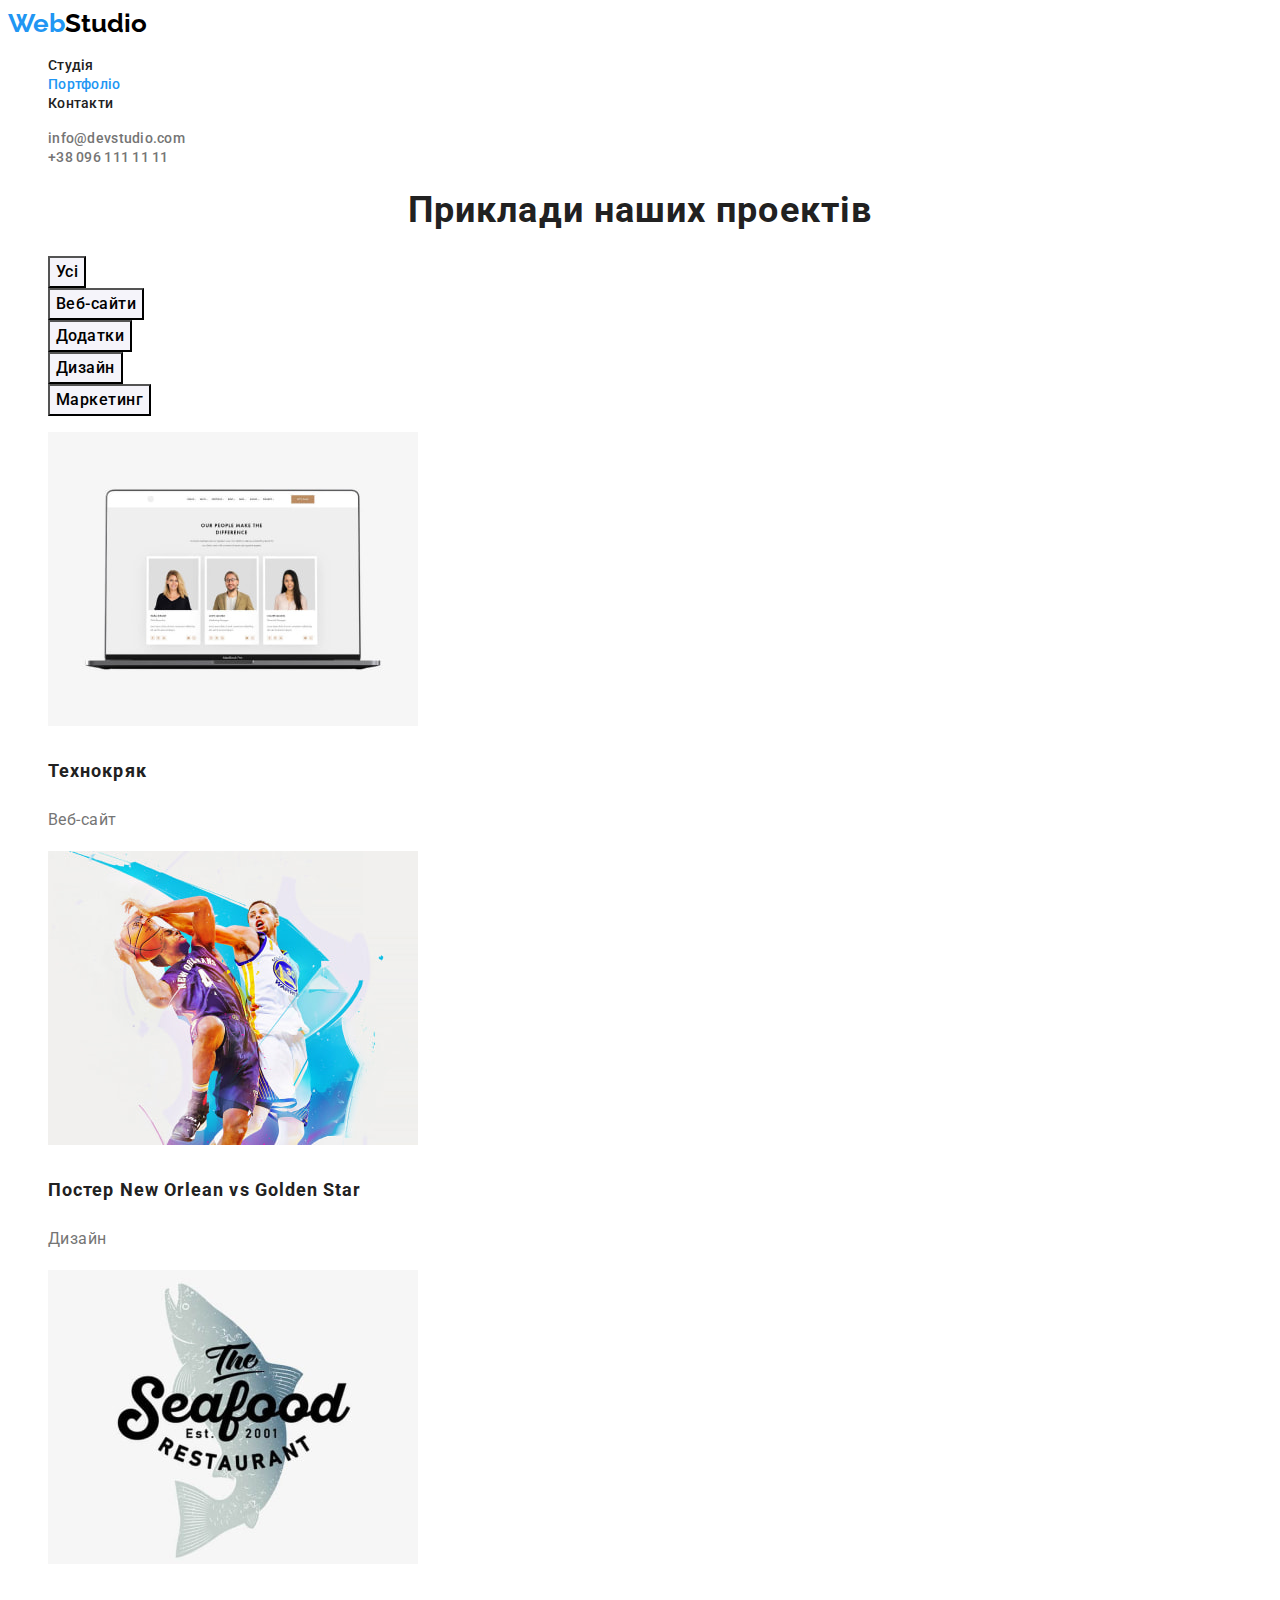
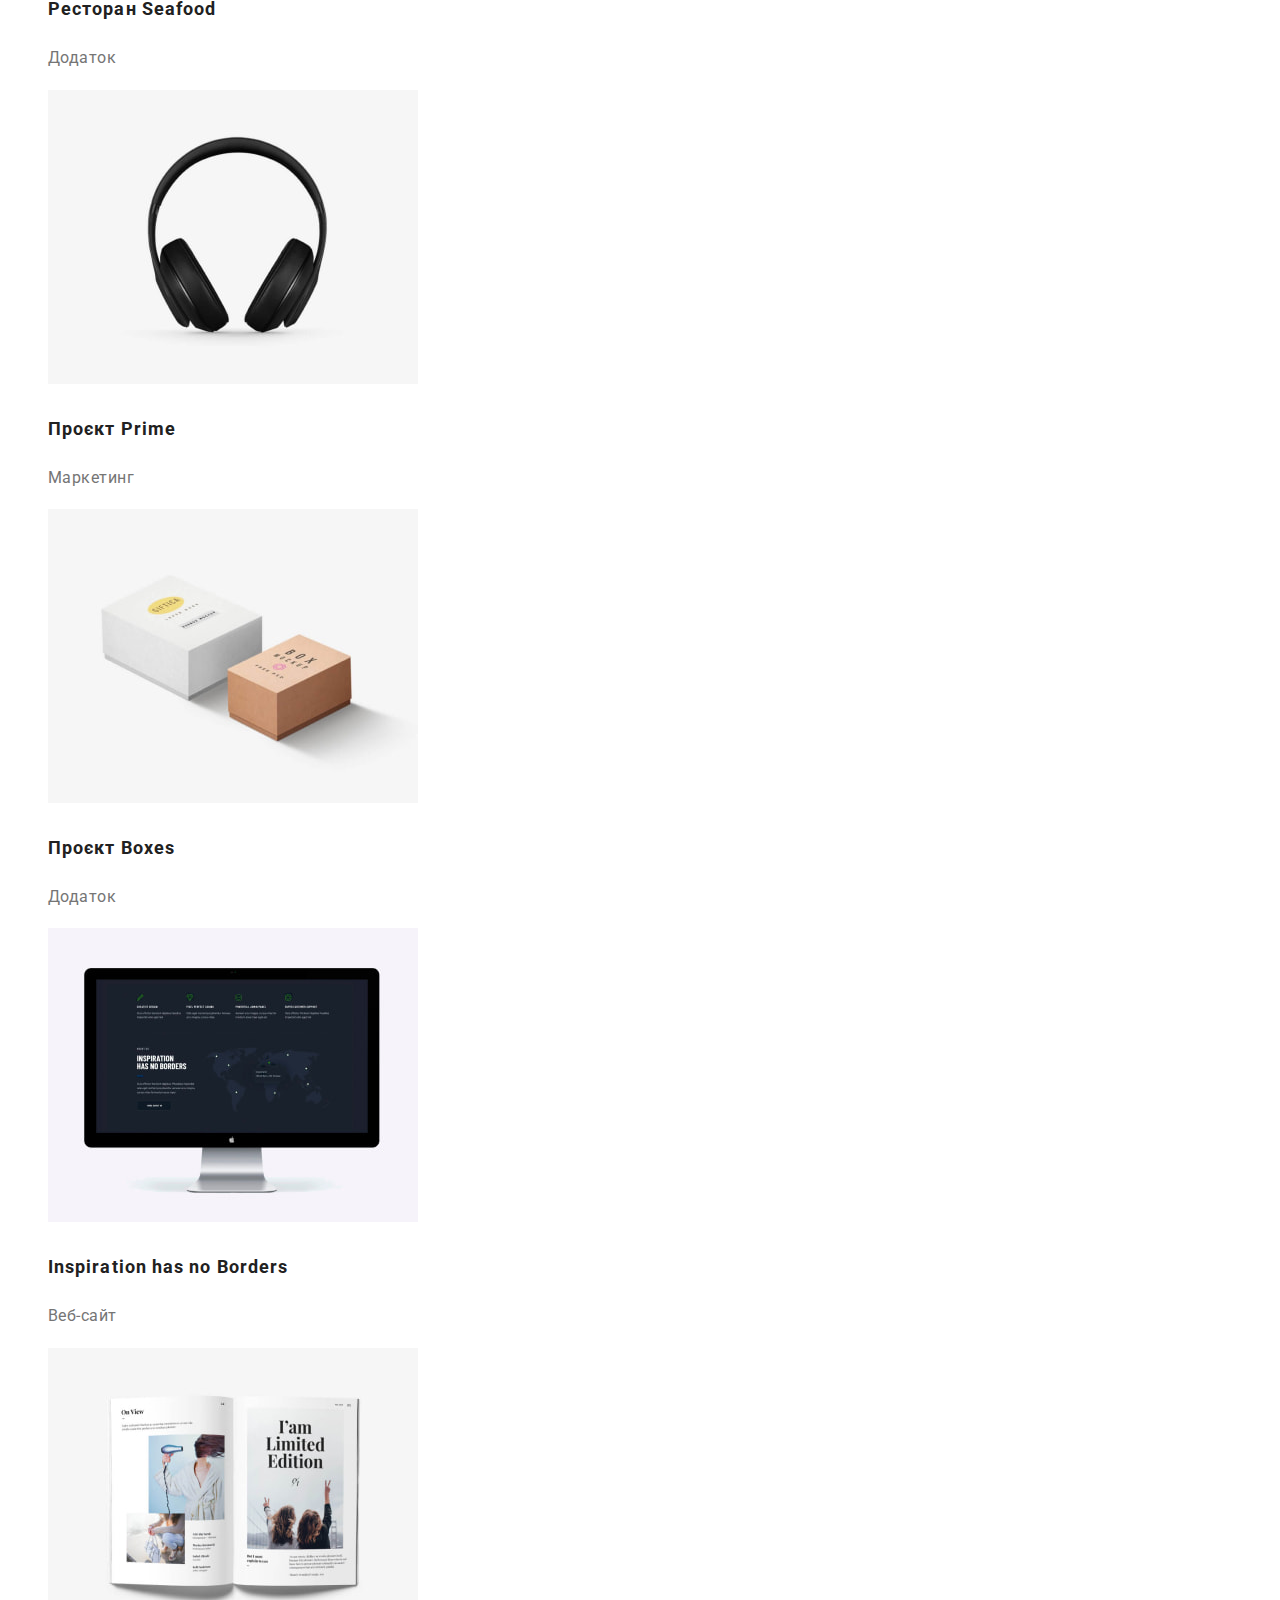
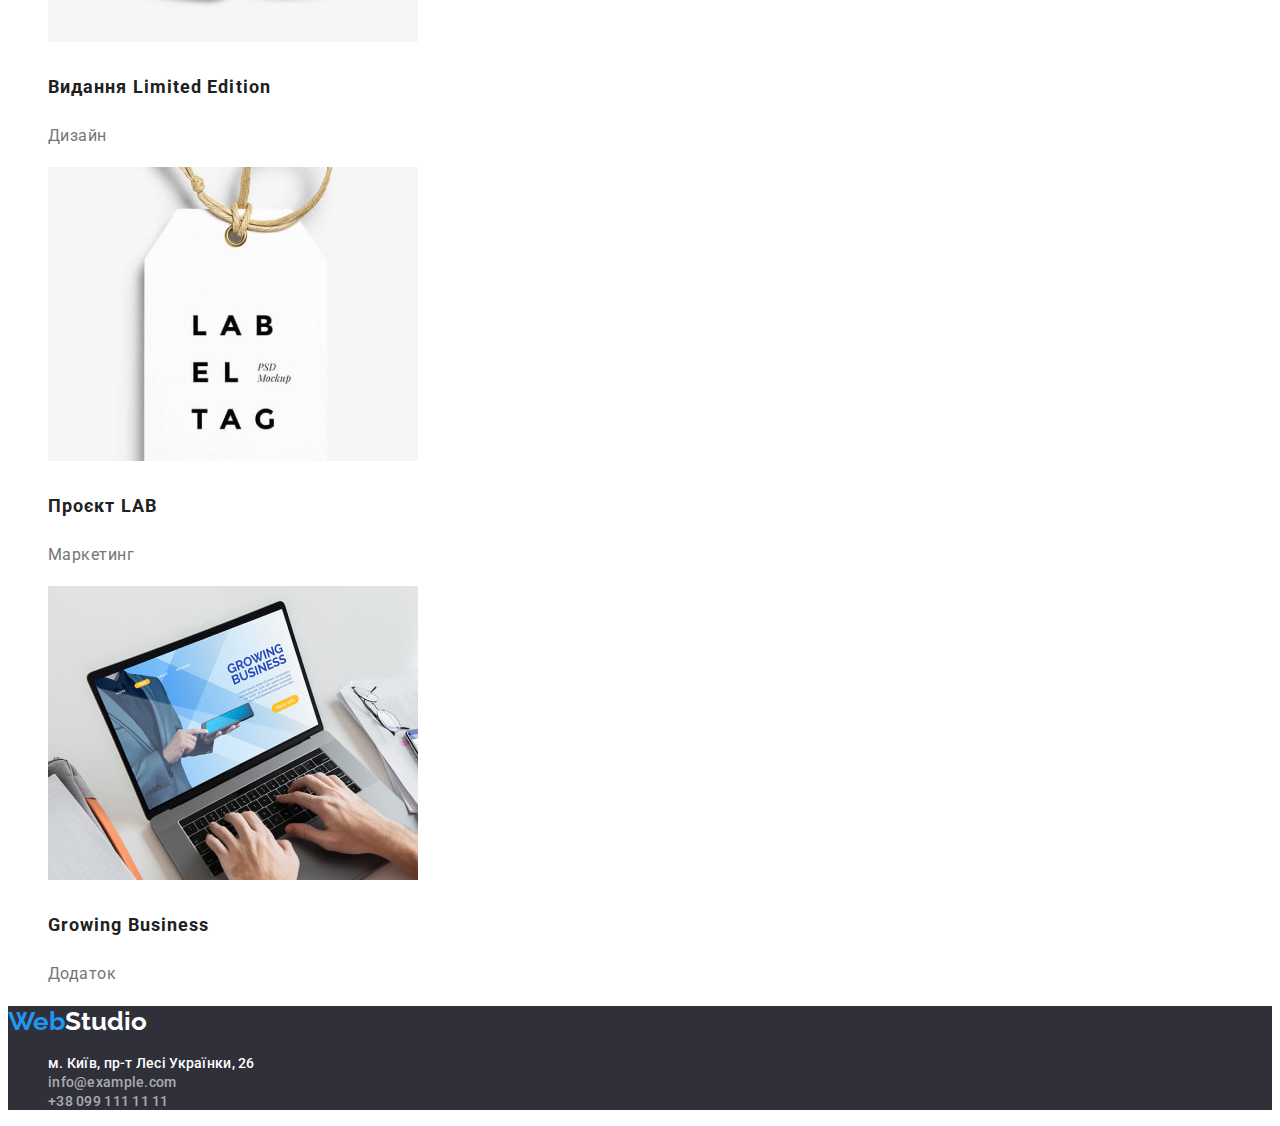
==== portfolio.html @ 5c640a8a "clone" ====
<!DOCTYPE html>
<html lang="uk">
  <head>
    <meta charset="UTF-8" />
    <meta http-equiv="X-UA-Compatible" content="IE=edge" />
    <meta name="viewport" content="width=device-width, initial-scale=1.0" />
    <title>Портфоліо</title>
    <link
      href="https://fonts.googleapis.com/css2?family=Raleway:wght@700&family=Roboto:wght@400;500;700;900&display=swap"
      rel="stylesheet"
    />
    <link rel="stylesheet" href="./css/style.css" />
  </head>
  <body>
    <!-- HEADER -->
    <header class="header">
      <nav class="header-nav">
        <!-- ЛОГО -->
        <a class="logo" href="./index.html"><span class="blue">Web</span>Studio</a>

        <!-- НАВІГАЦІЙНИЙ СПИСОК -->
        <ul class="nav-list">
          <li class="nav-item"><a class="nav-link" href="./index.html">Студія</a></li>
          <li class="nav-item">
            <a class="nav-link current" href="">Портфоліо</a>
          </li>
          <li class="nav-item"><a class="nav-link" href="">Контакти</a></li>
        </ul>
      </nav>

      <!-- ПОСИЛАННЯ АУТЕНТИФІКАЦІЇ -->
      <ul class="auth-list">
        <li class="auth-item">
          <a class="auth-link" href="mailto:info@devstudio.com">info@devstudio.com</a>
        </li>
        <li class="auth-item">
          <a class="auth-link" href="tel:+380961111111">+38 096 111 11 11</a>
        </li>
      </ul>
    </header>
    <!-- HEADER END -->
    <main>
      <section class="section">
        <!-- ФІЛЬТР -->
        <h1 class="section-title">Приклади наших проектів</h1>
        <ul class="filter-list">
          <li class="filter-item"><button class="filter-btn" type="button">Усі</button></li>
          <li class="filter-item"><button class="filter-btn" type="button">Веб-сайти</button></li>
          <li class="filter-item"><button class="filter-btn" type="button">Додатки</button></li>
          <li class="filter-item"><button class="filter-btn" type="button">Дизайн</button></li>
          <li class="filter-item"><button class="filter-btn" type="button">Маркетинг</button></li>
        </ul>

        <!-- PROJECTS -->
        <ul class="projects-list">
          <li class="projects-item">
            <a class="projects-link" href="">
              <img
                class="projects-img"
                src="./images/portfolio/laptop.jpg"
                alt="Ноутбук"
                width="370"
                height="294"
              />
              <h2 class="projects-title">Технокряк</h2>
              <p class="projects-text">Веб-сайт</p>
            </a>
          </li>
          <li class="projects-item">
            <a class="projects-link" href="">
              <img
                class="projects-img"
                src="./images/portfolio/basketball-players.jpg"
                alt="Постер баскетбольного матчу New Orlean проти Golden Star"
                width="370"
                height="294"
              />
              <h2 class="projects-title">Постер New Orlean vs Golden Star</h2>
              <p class="projects-text">Дизайн</p>
            </a>
          </li>
          <li class="projects-item">
            <a class="projects-link" href="">
              <img
                class="projects-img"
                src="./images/portfolio/seafood.jpg"
                alt="Логотип ресторану Seafood"
                width="370"
                height="294"
              />
              <h2 class="projects-title">Ресторан Seafood</h2>
              <p class="projects-text">Додаток</p>
            </a>
          </li>
          <li class="projects-item">
            <a class="projects-link" href="">
              <img
                class="projects-img"
                src="./images/portfolio/headphone.jpg"
                alt="Навушники"
                width="370"
                height="294"
              />
              <h2 class="projects-title">Проєкт Prime</h2>
              <p class="projects-text">Маркетинг</p>
            </a>
          </li>
          <li class="projects-item">
            <a class="projects-link" href="">
              <img
                class="projects-img"
                src="./images/portfolio/boxes.jpg"
                alt="Дві коробочки, одна поменьше коричневого кольору, друга побільше білого кольору"
                width="370"
                height="294"
              />
              <h2 class="projects-title">Проєкт Boxes</h2>
              <p class="projects-text">Додаток</p>
            </a>
          </li>
          <li class="projects-item">
            <a class="projects-link" href="">
              <img
                class="projects-img"
                src="./images/portfolio/monitor.jpg"
                alt="Монітор від Apple"
                width="370"
                height="294"
              />
              <h2 class="projects-title">Inspiration has no Borders</h2>
              <p class="projects-text">Веб-сайт</p>
            </a>
          </li>
          <li class="projects-item">
            <a class="projects-link" href="">
              <img
                class="projects-img"
                src="./images/portfolio/book.jpg"
                alt="Книга 'I`m Limited Edition'"
                width="370"
                height="294"
              />
              <h2 class="projects-title">Видання Limited Edition</h2>
              <p class="projects-text">Дизайн</p>
            </a>
          </li>
          <li class="projects-item">
            <a class="projects-link" href="">
              <img
                class="projects-img"
                src="./images/portfolio/tag.jpg"
                alt="Біла бірка з написом"
                width="370"
                height="294"
              />
              <h2 class="projects-title">Проєкт LAB</h2>
              <p class="projects-text">Маркетинг</p>
            </a>
          </li>
          <li class="projects-item">
            <a class="projects-link" href="">
              <img
                class="projects-img"
                src="./images/portfolio/writing-laptop.jpg"
                alt="Ноутбук, на якому друкують текст"
                width="370"
                height="294"
              />
              <h2 class="projects-title">Growing Business</h2>
              <p class="projects-text">Додаток</p>
            </a>
          </li>
        </ul>
      </section>
    </main>

    <!-- FOOTER -->
    <footer class="footer">
      <a class="logo color-white" href=""><span class="blue">Web</span>Studio</a>
      <address class="footer-address">
        <ul class="nav-list">
          <li class="nav-item">
            <a
              class="nav-link color-white"
              href="https://www.google.com.ua/maps/place/%D0%B1%D1%83%D0%BB.+%D0%9B%D0%B5%D1%81%D0%B8+%D0%A3%D0%BA%D1%80%D0%B0%D0%B8%D0%BD%D0%BA%D0%B8,+26,+%D0%9A%D0%B8%D0%B5%D0%B2,+02000/@50.4265847,30.537711,17.5z/data=!4m5!3m4!1s0x40d4cf0e033ecbe9:0x57a4dffefec77da0!8m2!3d50.4265807!4d30.5383858?hl=ru"
              >м. Київ, пр-т Лесі Українки, 26
            </a>
          </li>
          <li class="nav-item">
            <a class="nav-link color-rgba" href="mailto:info@example.com">info@example.com</a>
          </li>
          <li class="nav-item">
            <a class="nav-link color-rgba" href="tel:+380991111111">+38 099 111 11 11</a>
          </li>
        </ul>
      </address>
    </footer>
    <!-- FOOTER END-->
  </body>
</html>
---- css/style.css ----
:root {
  --main-color: #212121;
  --secondary-color: #757575;
  --active-color: #2196f3;
  --white-color: #ffffff;
  --link-color-rgba: rgba(255, 255, 255, 0.6);
  --bg-dark: #2f303a;
  --bg-light: #f5f4fa;
}
body {
  color: var(--main-color);
  font-family: 'Roboto', sans-serif;
}

/* INDEX.HTML */

/* HEADER */
.header {
}
.header-nav {
}
.logo {
  color: #000000;
  font-family: 'Raleway', sans-serif;

  font-weight: 700;
  font-size: 26px;
  line-height: 1.2;

  text-decoration: none;
}
.blue {
  color: var(--active-color);
}
.nav-list {
  list-style: none;
}
.nav-item {
}
.nav-link {
  font-weight: 500;
  font-size: 14px;
  line-height: 1.15;
  letter-spacing: 0.02em;

  color: var(--main-color);

  text-decoration: none;
}
.nav-list .nav-link.current {
  color: var(--active-color);
}
.nav-link:hover,
.nav-link:focus {
  color: var(--active-color);
}
.auth-list {
  list-style: none;
}
.auth-item {
}
.auth-link {
  font-weight: 500;
  font-size: 14px;
  line-height: 1.14;
  letter-spacing: 0.02em;

  color: var(--secondary-color);

  text-decoration: none;
}
.auth-link:hover,
.auth-link:focus {
  color: var(--active-color);
}

/* ГЕРОЙ */
.hero {
  background-color: var(--bg-dark);
}
.hero-title {
  font-weight: 900;
  font-size: 44px;
  line-height: 1.36;

  text-align: center;
  letter-spacing: 0.06em;
  text-transform: uppercase;

  color: var(--white-color);
}
.hero-button {
  font-family: inherit;
  font-weight: 700;
  font-size: 16px;
  line-height: 1.9;
  letter-spacing: 0.06em;

  color: var(--white-color);
  background-color: var(--active-color);

  cursor: pointer;
}

/* СИЛЬНІ СТОРОНИ */

/* яке повторюється */
.section {
}
.section-title {
  font-weight: 700;
  font-size: 36px;
  line-height: 1.16;
  text-align: center;
  letter-spacing: 0.03em;
}
/* ////яке повторюється */

.pros-list {
  list-style: none;
}
.pros-item {
}
.pros-title {
  font-weight: 700;
  font-size: 14px;
  line-height: 1.14;
  letter-spacing: 0.03em;
  text-transform: uppercase;
}
.pros-text {
  font-size: 14px;
  line-height: 1.71;

  letter-spacing: 0.03em;

  color: var(--secondary-color);
}

/* ЧИМ ЗАЙМАЄМОСЬ */
.work-list {
  list-style: none;
}
.work-item {
}
.work-img {
}

/* НАША КОМАНДА */
.bg-light {
  background-color: var(--bg-light);
}
.team-list {
  list-style: none;
}
.team-item {
}
.team-img {
}
.team-title {
  font-weight: 500;
  font-size: 16px;
  line-height: 1.18;
  letter-spacing: 0.03em;
}
.team-text {
  font-size: 16px;
  line-height: 1.18;
  letter-spacing: 0.03em;

  color: var(--secondary-color);
}

/* FOOTER */

.footer {
  background-color: var(--bg-dark);
}
.color-white {
  color: var(--white-color);
}
.color-rgba {
  color: var(--link-color-rgba);
}
.footer-address {
  font-style: normal;
}
/* END ///INDEX.HTML */

/* PORTFOLIO.HTML */

/* Фільтр */

.filter-list {
  list-style: none;
}
.filter-item {
}
.filter-btn {
  font-family: inherit;
  font-weight: 500;
  font-size: 16px;
  line-height: 1.62;

  background-color: var(--bg-light);

  text-align: center;
  letter-spacing: 0.03em;

  cursor: pointer;
}
.filter-btn:hover,
.filter-btn:focus {
  color: var(--white-color);
  background-color: var(--active-color);
}
/* Приклади проектів */
.projects-list {
  list-style: none;
}
.projects-item {
}
.projects-link {
  font-weight: 700;
  font-size: 18px;
  line-height: 2;

  letter-spacing: 0.06em;
  text-decoration: none;

  color: var(--main-color);
}
.projects-img {
}
.projects-title {
  font-weight: 700;
  font-size: 18px;
  line-height: 2;

  letter-spacing: 0.06em;
}
.projects-text {
  font-weight: 400;
  font-size: 16px;
  line-height: 1.9;

  letter-spacing: 0.03em;

  color: var(--secondary-color);
}
/* END //PORTFOLIO.HTML */
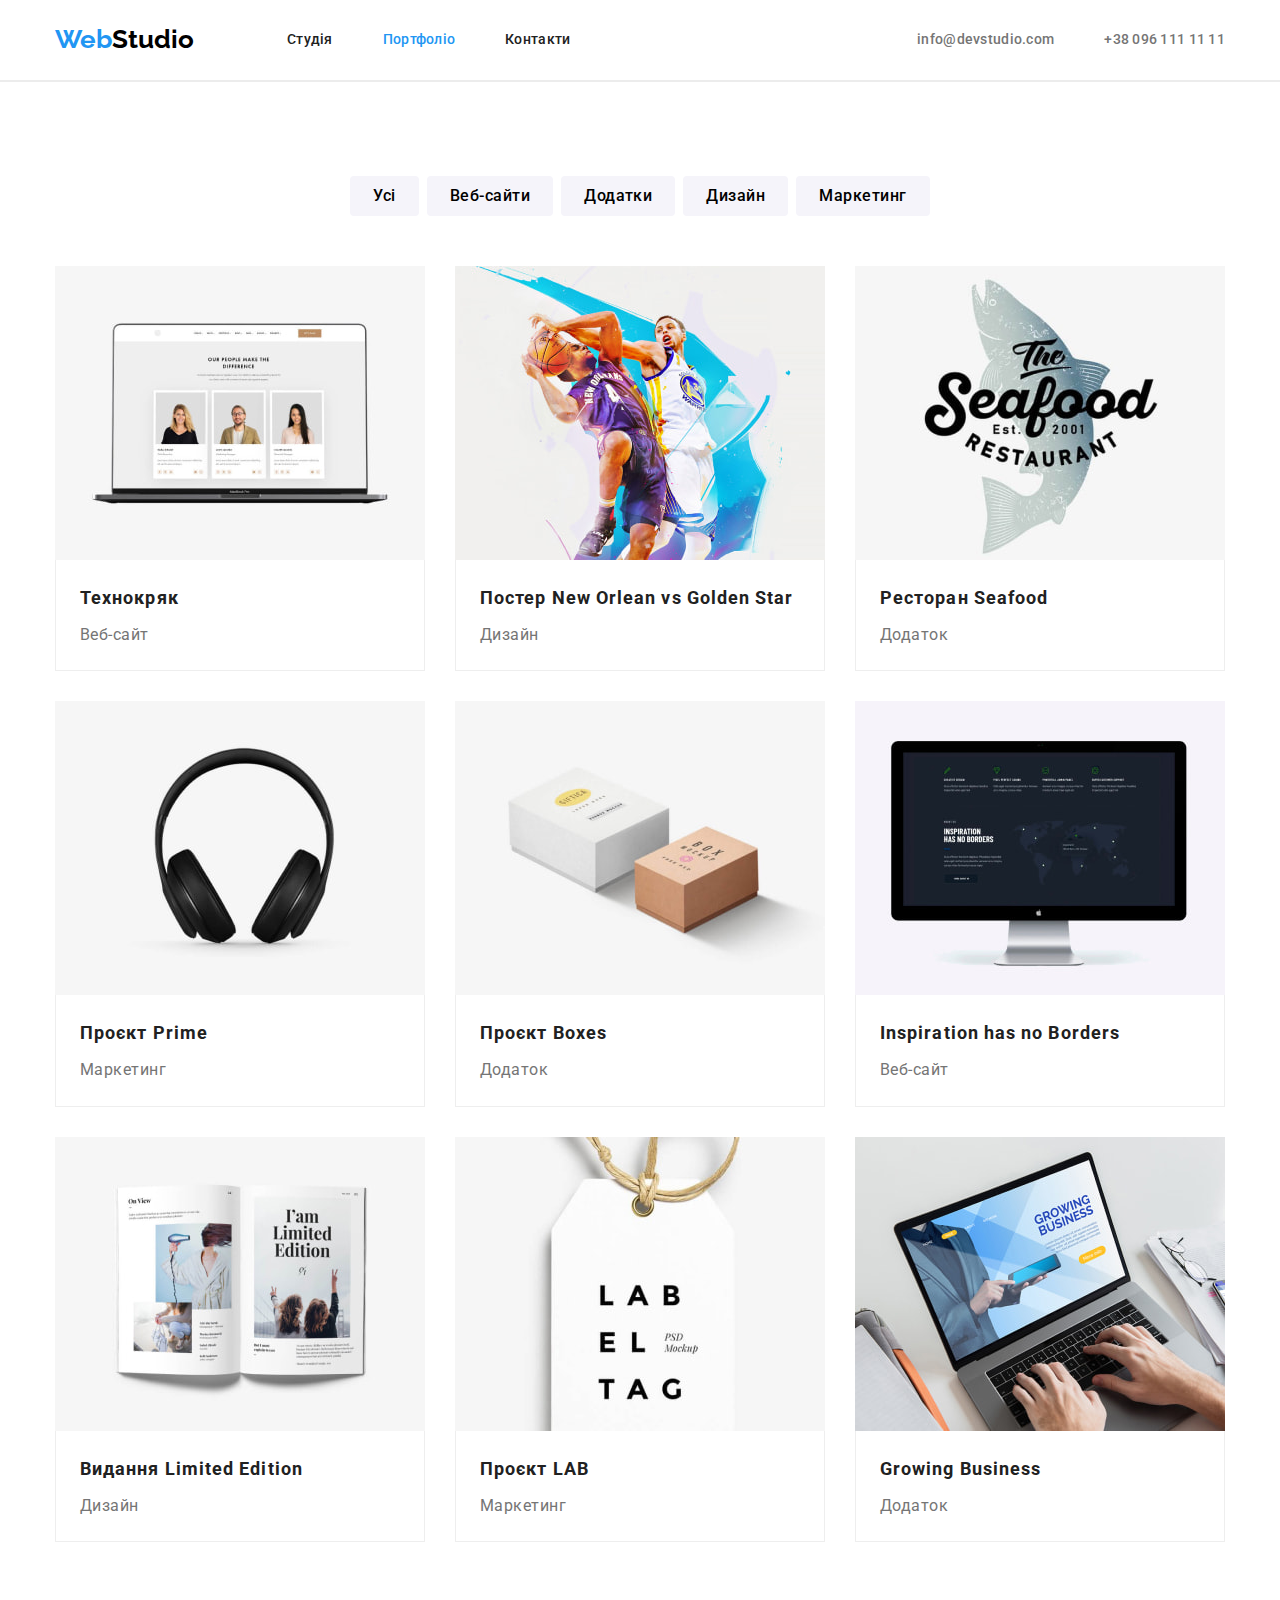
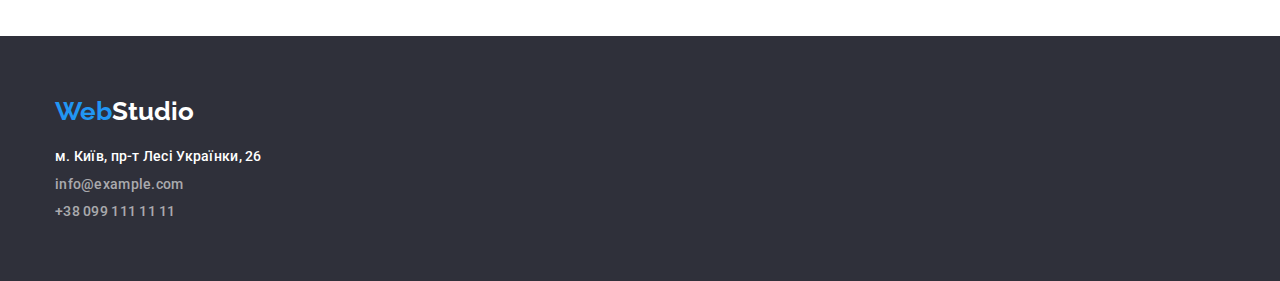
==== commit 6200326a: "starting hw 3" ====
--- a/portfolio.html
+++ b/portfolio.html
@@ -9,191 +9,223 @@
       href="https://fonts.googleapis.com/css2?family=Raleway:wght@700&family=Roboto:wght@400;500;700;900&display=swap"
       rel="stylesheet"
     />
+    <link
+      rel="stylesheet"
+      href="https://cdnjs.cloudflare.com/ajax/libs/modern-normalize/1.1.0/modern-normalize.min.css"
+    />
     <link rel="stylesheet" href="./css/style.css" />
   </head>
   <body>
     <!-- HEADER -->
     <header class="header">
-      <nav class="header-nav">
-        <!-- ЛОГО -->
-        <a class="logo" href="./index.html"><span class="blue">Web</span>Studio</a>
-
-        <!-- НАВІГАЦІЙНИЙ СПИСОК -->
-        <ul class="nav-list">
-          <li class="nav-item"><a class="nav-link" href="./index.html">Студія</a></li>
-          <li class="nav-item">
-            <a class="nav-link current" href="">Портфоліо</a>
-          </li>
-          <li class="nav-item"><a class="nav-link" href="">Контакти</a></li>
-        </ul>
-      </nav>
-
-      <!-- ПОСИЛАННЯ АУТЕНТИФІКАЦІЇ -->
-      <ul class="auth-list">
-        <li class="auth-item">
-          <a class="auth-link" href="mailto:info@devstudio.com">info@devstudio.com</a>
-        </li>
-        <li class="auth-item">
-          <a class="auth-link" href="tel:+380961111111">+38 096 111 11 11</a>
-        </li>
-      </ul>
+      <!-- КОНТЕЙНЕР -->
+      <div class="container">
+        <div class="header-flex">
+          <nav class="header-nav">
+            <!-- ЛОГО -->
+            <a class="logo" href="./index.html"><span class="blue">Web</span>Studio</a>
+
+            <!-- НАВІГАЦІЙНИЙ СПИСОК -->
+            <ul class="nav-list">
+              <li class="nav-item"><a class="nav-link" href="./index.html">Студія</a></li>
+              <li class="nav-item">
+                <a class="nav-link current" href="">Портфоліо</a>
+              </li>
+              <li class="nav-item"><a class="nav-link" href="">Контакти</a></li>
+            </ul>
+          </nav>
+
+          <!-- ПОСИЛАННЯ АУТЕНТИФІКАЦІЇ -->
+          <ul class="auth-list">
+            <li class="auth-item">
+              <a class="auth-link" href="mailto:info@devstudio.com">info@devstudio.com</a>
+            </li>
+            <li class="auth-item">
+              <a class="auth-link" href="tel:+380961111111">+38 096 111 11 11</a>
+            </li>
+          </ul>
+        </div>
+      </div>
+      <div class="header-line"></div>
     </header>
     <!-- HEADER END -->
     <main>
       <section class="section">
-        <!-- ФІЛЬТР -->
-        <h1 class="section-title">Приклади наших проектів</h1>
-        <ul class="filter-list">
-          <li class="filter-item"><button class="filter-btn" type="button">Усі</button></li>
-          <li class="filter-item"><button class="filter-btn" type="button">Веб-сайти</button></li>
-          <li class="filter-item"><button class="filter-btn" type="button">Додатки</button></li>
-          <li class="filter-item"><button class="filter-btn" type="button">Дизайн</button></li>
-          <li class="filter-item"><button class="filter-btn" type="button">Маркетинг</button></li>
-        </ul>
-
-        <!-- PROJECTS -->
-        <ul class="projects-list">
-          <li class="projects-item">
-            <a class="projects-link" href="">
-              <img
-                class="projects-img"
-                src="./images/portfolio/laptop.jpg"
-                alt="Ноутбук"
-                width="370"
-                height="294"
-              />
-              <h2 class="projects-title">Технокряк</h2>
-              <p class="projects-text">Веб-сайт</p>
-            </a>
-          </li>
-          <li class="projects-item">
-            <a class="projects-link" href="">
-              <img
-                class="projects-img"
-                src="./images/portfolio/basketball-players.jpg"
-                alt="Постер баскетбольного матчу New Orlean проти Golden Star"
-                width="370"
-                height="294"
-              />
-              <h2 class="projects-title">Постер New Orlean vs Golden Star</h2>
-              <p class="projects-text">Дизайн</p>
-            </a>
-          </li>
-          <li class="projects-item">
-            <a class="projects-link" href="">
-              <img
-                class="projects-img"
-                src="./images/portfolio/seafood.jpg"
-                alt="Логотип ресторану Seafood"
-                width="370"
-                height="294"
-              />
-              <h2 class="projects-title">Ресторан Seafood</h2>
-              <p class="projects-text">Додаток</p>
-            </a>
-          </li>
-          <li class="projects-item">
-            <a class="projects-link" href="">
-              <img
-                class="projects-img"
-                src="./images/portfolio/headphone.jpg"
-                alt="Навушники"
-                width="370"
-                height="294"
-              />
-              <h2 class="projects-title">Проєкт Prime</h2>
-              <p class="projects-text">Маркетинг</p>
-            </a>
-          </li>
-          <li class="projects-item">
-            <a class="projects-link" href="">
-              <img
-                class="projects-img"
-                src="./images/portfolio/boxes.jpg"
-                alt="Дві коробочки, одна поменьше коричневого кольору, друга побільше білого кольору"
-                width="370"
-                height="294"
-              />
-              <h2 class="projects-title">Проєкт Boxes</h2>
-              <p class="projects-text">Додаток</p>
-            </a>
-          </li>
-          <li class="projects-item">
-            <a class="projects-link" href="">
-              <img
-                class="projects-img"
-                src="./images/portfolio/monitor.jpg"
-                alt="Монітор від Apple"
-                width="370"
-                height="294"
-              />
-              <h2 class="projects-title">Inspiration has no Borders</h2>
-              <p class="projects-text">Веб-сайт</p>
-            </a>
-          </li>
-          <li class="projects-item">
-            <a class="projects-link" href="">
-              <img
-                class="projects-img"
-                src="./images/portfolio/book.jpg"
-                alt="Книга 'I`m Limited Edition'"
-                width="370"
-                height="294"
-              />
-              <h2 class="projects-title">Видання Limited Edition</h2>
-              <p class="projects-text">Дизайн</p>
-            </a>
-          </li>
-          <li class="projects-item">
-            <a class="projects-link" href="">
-              <img
-                class="projects-img"
-                src="./images/portfolio/tag.jpg"
-                alt="Біла бірка з написом"
-                width="370"
-                height="294"
-              />
-              <h2 class="projects-title">Проєкт LAB</h2>
-              <p class="projects-text">Маркетинг</p>
-            </a>
-          </li>
-          <li class="projects-item">
-            <a class="projects-link" href="">
-              <img
-                class="projects-img"
-                src="./images/portfolio/writing-laptop.jpg"
-                alt="Ноутбук, на якому друкують текст"
-                width="370"
-                height="294"
-              />
-              <h2 class="projects-title">Growing Business</h2>
-              <p class="projects-text">Додаток</p>
-            </a>
-          </li>
-        </ul>
+        <div class="container">
+          <!-- ФІЛЬТР -->
+          <h1 class="section-title visually-hidden">Приклади наших проектів</h1>
+          <ul class="filter-list">
+            <li class="filter-item"><button class="filter-btn" type="button">Усі</button></li>
+            <li class="filter-item"><button class="filter-btn" type="button">Веб-сайти</button></li>
+            <li class="filter-item"><button class="filter-btn" type="button">Додатки</button></li>
+            <li class="filter-item"><button class="filter-btn" type="button">Дизайн</button></li>
+            <li class="filter-item"><button class="filter-btn" type="button">Маркетинг</button></li>
+          </ul>
+
+          <!-- PROJECTS -->
+          <ul class="projects-list">
+            <li class="projects-item">
+              <a class="projects-link" href="">
+                <img
+                  class="projects-img"
+                  src="./images/portfolio/laptop.jpg"
+                  alt="Ноутбук"
+                  width="370"
+                  height="294"
+                />
+                <div class="projects-border">
+                  <h2 class="projects-title">Технокряк</h2>
+                  <p class="projects-text">Веб-сайт</p>
+                </div>
+              </a>
+            </li>
+            <li class="projects-item">
+              <a class="projects-link" href="">
+                <img
+                  class="projects-img"
+                  src="./images/portfolio/basketball-players.jpg"
+                  alt="Постер баскетбольного матчу New Orlean проти Golden Star"
+                  width="370"
+                  height="294"
+                />
+                <div class="projects-border">
+                  <h2 class="projects-title">Постер New Orlean vs Golden Star</h2>
+                  <p class="projects-text">Дизайн</p>
+                </div>
+              </a>
+            </li>
+            <li class="projects-item">
+              <a class="projects-link" href="">
+                <img
+                  class="projects-img"
+                  src="./images/portfolio/seafood.jpg"
+                  alt="Логотип ресторану Seafood"
+                  width="370"
+                  height="294"
+                />
+                <div class="projects-border">
+                  <h2 class="projects-title">Ресторан Seafood</h2>
+                  <p class="projects-text">Додаток</p>
+                </div>
+              </a>
+            </li>
+            <li class="projects-item">
+              <a class="projects-link" href="">
+                <img
+                  class="projects-img"
+                  src="./images/portfolio/headphone.jpg"
+                  alt="Навушники"
+                  width="370"
+                  height="294"
+                />
+                <div class="projects-border">
+                  <h2 class="projects-title">Проєкт Prime</h2>
+                  <p class="projects-text">Маркетинг</p>
+                </div>
+              </a>
+            </li>
+            <li class="projects-item">
+              <a class="projects-link" href="">
+                <img
+                  class="projects-img"
+                  src="./images/portfolio/boxes.jpg"
+                  alt="Дві коробочки, одна поменьше коричневого кольору, друга побільше білого кольору"
+                  width="370"
+                  height="294"
+                />
+                <div class="projects-border">
+                  <h2 class="projects-title">Проєкт Boxes</h2>
+                  <p class="projects-text">Додаток</p>
+                </div>
+              </a>
+            </li>
+            <li class="projects-item">
+              <a class="projects-link" href="">
+                <img
+                  class="projects-img"
+                  src="./images/portfolio/monitor.jpg"
+                  alt="Монітор від Apple"
+                  width="370"
+                  height="294"
+                />
+                <div class="projects-border">
+                  <h2 class="projects-title">Inspiration has no Borders</h2>
+                  <p class="projects-text">Веб-сайт</p>
+                </div>
+              </a>
+            </li>
+            <li class="projects-item">
+              <a class="projects-link" href="">
+                <img
+                  class="projects-img"
+                  src="./images/portfolio/book.jpg"
+                  alt="Книга 'I`m Limited Edition'"
+                  width="370"
+                  height="294"
+                />
+                <div class="projects-border">
+                  <h2 class="projects-title">Видання Limited Edition</h2>
+                  <p class="projects-text">Дизайн</p>
+                </div>
+              </a>
+            </li>
+            <li class="projects-item">
+              <a class="projects-link" href="">
+                <img
+                  class="projects-img"
+                  src="./images/portfolio/tag.jpg"
+                  alt="Біла бірка з написом"
+                  width="370"
+                  height="294"
+                />
+                <div class="projects-border">
+                  <h2 class="projects-title">Проєкт LAB</h2>
+                  <p class="projects-text">Маркетинг</p>
+                </div>
+              </a>
+            </li>
+            <li class="projects-item">
+              <a class="projects-link" href="">
+                <img
+                  class="projects-img"
+                  src="./images/portfolio/writing-laptop.jpg"
+                  alt="Ноутбук, на якому друкують текст"
+                  width="370"
+                  height="294"
+                />
+                <div class="projects-border">
+                  <h2 class="projects-title">Growing Business</h2>
+                  <p class="projects-text">Додаток</p>
+                </div>
+              </a>
+            </li>
+          </ul>
+        </div>
       </section>
     </main>
 
     <!-- FOOTER -->
     <footer class="footer">
-      <a class="logo color-white" href=""><span class="blue">Web</span>Studio</a>
-      <address class="footer-address">
-        <ul class="nav-list">
-          <li class="nav-item">
-            <a
-              class="nav-link color-white"
-              href="https://www.google.com.ua/maps/place/%D0%B1%D1%83%D0%BB.+%D0%9B%D0%B5%D1%81%D0%B8+%D0%A3%D0%BA%D1%80%D0%B0%D0%B8%D0%BD%D0%BA%D0%B8,+26,+%D0%9A%D0%B8%D0%B5%D0%B2,+02000/@50.4265847,30.537711,17.5z/data=!4m5!3m4!1s0x40d4cf0e033ecbe9:0x57a4dffefec77da0!8m2!3d50.4265807!4d30.5383858?hl=ru"
-              >м. Київ, пр-т Лесі Українки, 26
-            </a>
-          </li>
-          <li class="nav-item">
-            <a class="nav-link color-rgba" href="mailto:info@example.com">info@example.com</a>
-          </li>
-          <li class="nav-item">
-            <a class="nav-link color-rgba" href="tel:+380991111111">+38 099 111 11 11</a>
-          </li>
-        </ul>
-      </address>
+      <div class="container">
+        <a class="logo color-white margin-logo" href=""><span class="blue">Web</span>Studio</a>
+        <address class="footer-address">
+          <ul class="nav-list list-block">
+            <li class="nav-item">
+              <a
+                class="nav-link color-white"
+                href="https://www.google.com.ua/maps/place/%D0%B1%D1%83%D0%BB.+%D0%9B%D0%B5%D1%81%D0%B8+%D0%A3%D0%BA%D1%80%D0%B0%D0%B8%D0%BD%D0%BA%D0%B8,+26,+%D0%9A%D0%B8%D0%B5%D0%B2,+02000/@50.4265847,30.537711,17.5z/data=!4m5!3m4!1s0x40d4cf0e033ecbe9:0x57a4dffefec77da0!8m2!3d50.4265807!4d30.5383858?hl=ru"
+                >м. Київ, пр-т Лесі Українки, 26
+              </a>
+            </li>
+            <li class="nav-item">
+              <a class="nav-link color-rgba" href="mailto:info@example.com">info@example.com</a>
+            </li>
+            <li class="nav-item">
+              <a class="nav-link color-rgba" href="tel:+380991111111">+38 099 111 11 11</a>
+            </li>
+          </ul>
+        </address>
+      </div>
     </footer>
     <!-- FOOTER END-->
   </body>
--- a/css/style.css
+++ b/css/style.css
@@ -6,18 +6,60 @@
   --link-color-rgba: rgba(255, 255, 255, 0.6);
   --bg-dark: #2f303a;
   --bg-light: #f5f4fa;
+  --border-color: #eeeeee;
+  --header-line: #ececec;
 }
 body {
   color: var(--main-color);
   font-family: 'Roboto', sans-serif;
 }
-
+h1,
+h2,
+h3,
+h4,
+h5,
+h6,
+ul,
+p {
+  margin: 0;
+  padding: 0;
+}
+img {
+  display: block;
+}
+.visually-hidden {
+  position: absolute;
+  white-space: nowrap;
+  width: 1px;
+  height: 1px;
+  overflow: hidden;
+  border: 0;
+  padding: 0;
+  clip: rect(0 0 0 0);
+  clip-path: inset(50%);
+  margin: -1px;
+}
 /* INDEX.HTML */
 
 /* HEADER */
 .header {
 }
+/* КОНТЕЙНЕР  */
+.container {
+  width: 1200px;
+  margin: 0 auto;
+  padding: 0 15px;
+}
+.header-flex {
+  display: flex;
+  justify-content: space-between;
+  align-items: center;
+  padding-top: 24px;
+  padding-bottom: 25px;
+}
 .header-nav {
+  display: flex;
+  align-items: center;
 }
 .logo {
   color: #000000;
@@ -33,9 +75,17 @@
   color: var(--active-color);
 }
 .nav-list {
+  display: flex;
+
+  margin-left: 93px;
+
   list-style: none;
 }
 .nav-item {
+  margin-left: 50px;
+}
+.nav-item:first-child {
+  margin-left: 0;
 }
 .nav-link {
   font-weight: 500;
@@ -55,9 +105,15 @@
   color: var(--active-color);
 }
 .auth-list {
+  display: flex;
+  align-items: center;
+
   list-style: none;
 }
 .auth-item {
+}
+.auth-item + .auth-item {
+  margin-left: 50px;
 }
 .auth-link {
   font-weight: 500;
@@ -73,17 +129,20 @@
 .auth-link:focus {
   color: var(--active-color);
 }
+.header-line {
+  border: 1px solid var(--header-line);
+}
 
 /* ГЕРОЙ */
 .hero {
   background-color: var(--bg-dark);
+  text-align: center;
 }
 .hero-title {
   font-weight: 900;
   font-size: 44px;
   line-height: 1.36;
 
-  text-align: center;
   letter-spacing: 0.06em;
   text-transform: uppercase;
 
@@ -99,6 +158,11 @@
   color: var(--white-color);
   background-color: var(--active-color);
 
+  padding: 10px 32px;
+  min-width: 216px;
+  border-radius: 4px;
+  border: 1px solid transparent;
+
   cursor: pointer;
 }
 
@@ -106,6 +170,7 @@
 
 /* яке повторюється */
 .section {
+  padding: 94px 0;
 }
 .section-title {
   font-weight: 700;
@@ -175,6 +240,7 @@
 
 .footer {
   background-color: var(--bg-dark);
+  padding: 60px 0;
 }
 .color-white {
   color: var(--white-color);
@@ -185,6 +251,21 @@
 .footer-address {
   font-style: normal;
 }
+.list-block {
+  display: block;
+  margin-left: 0;
+}
+.list-block > .nav-item {
+  margin-left: 0;
+  margin-bottom: 9px;
+}
+.list-block > .nav-item:last-child {
+  margin-bottom: 0;
+}
+.margin-logo {
+  display: inline-block;
+  margin-bottom: 20px;
+}
 /* END ///INDEX.HTML */
 
 /* PORTFOLIO.HTML */
@@ -192,9 +273,17 @@
 /* Фільтр */
 
 .filter-list {
+  display: flex;
+  justify-content: center;
+  margin-bottom: 50px;
+
   list-style: none;
 }
 .filter-item {
+  display: inline-block;
+}
+.filter-item + .filter-item {
+  margin-left: 8px;
 }
 .filter-btn {
   font-family: inherit;
@@ -206,6 +295,10 @@
 
   text-align: center;
   letter-spacing: 0.03em;
+
+  border: 1px solid transparent;
+  border-radius: 4px;
+  padding: 6px 22px;
 
   cursor: pointer;
 }
@@ -213,12 +306,32 @@
 .filter-btn:focus {
   color: var(--white-color);
   background-color: var(--active-color);
+
+  border: 1px solid var(--active-color);
+  /* padding: 6px 25px; */
 }
 /* Приклади проектів */
 .projects-list {
+  display: flex;
+  flex-wrap: wrap;
+
   list-style: none;
 }
 .projects-item {
+  width: calc((100% - 60px) / 3);
+  margin-right: 30px;
+  margin-bottom: 30px;
+}
+.projects-border {
+  border-bottom: 1px solid var(--border-color);
+  border-right: 1px solid var(--border-color);
+  border-left: 1px solid var(--border-color);
+}
+.projects-item:nth-child(3n) {
+  margin-right: 0;
+}
+.projects-item:nth-last-child(-n + 3) {
+  margin-bottom: 0px;
 }
 .projects-link {
   font-weight: 700;
@@ -236,15 +349,20 @@
   font-weight: 700;
   font-size: 18px;
   line-height: 2;
-
   letter-spacing: 0.06em;
+
+  padding-top: 20px;
+  padding-bottom: 4px;
+  padding-left: 24px;
 }
 .projects-text {
   font-weight: 400;
   font-size: 16px;
   line-height: 1.9;
-
-  letter-spacing: 0.03em;
+  letter-spacing: 0.03em;
+
+  padding-left: 24px;
+  padding-bottom: 20px;
 
   color: var(--secondary-color);
 }
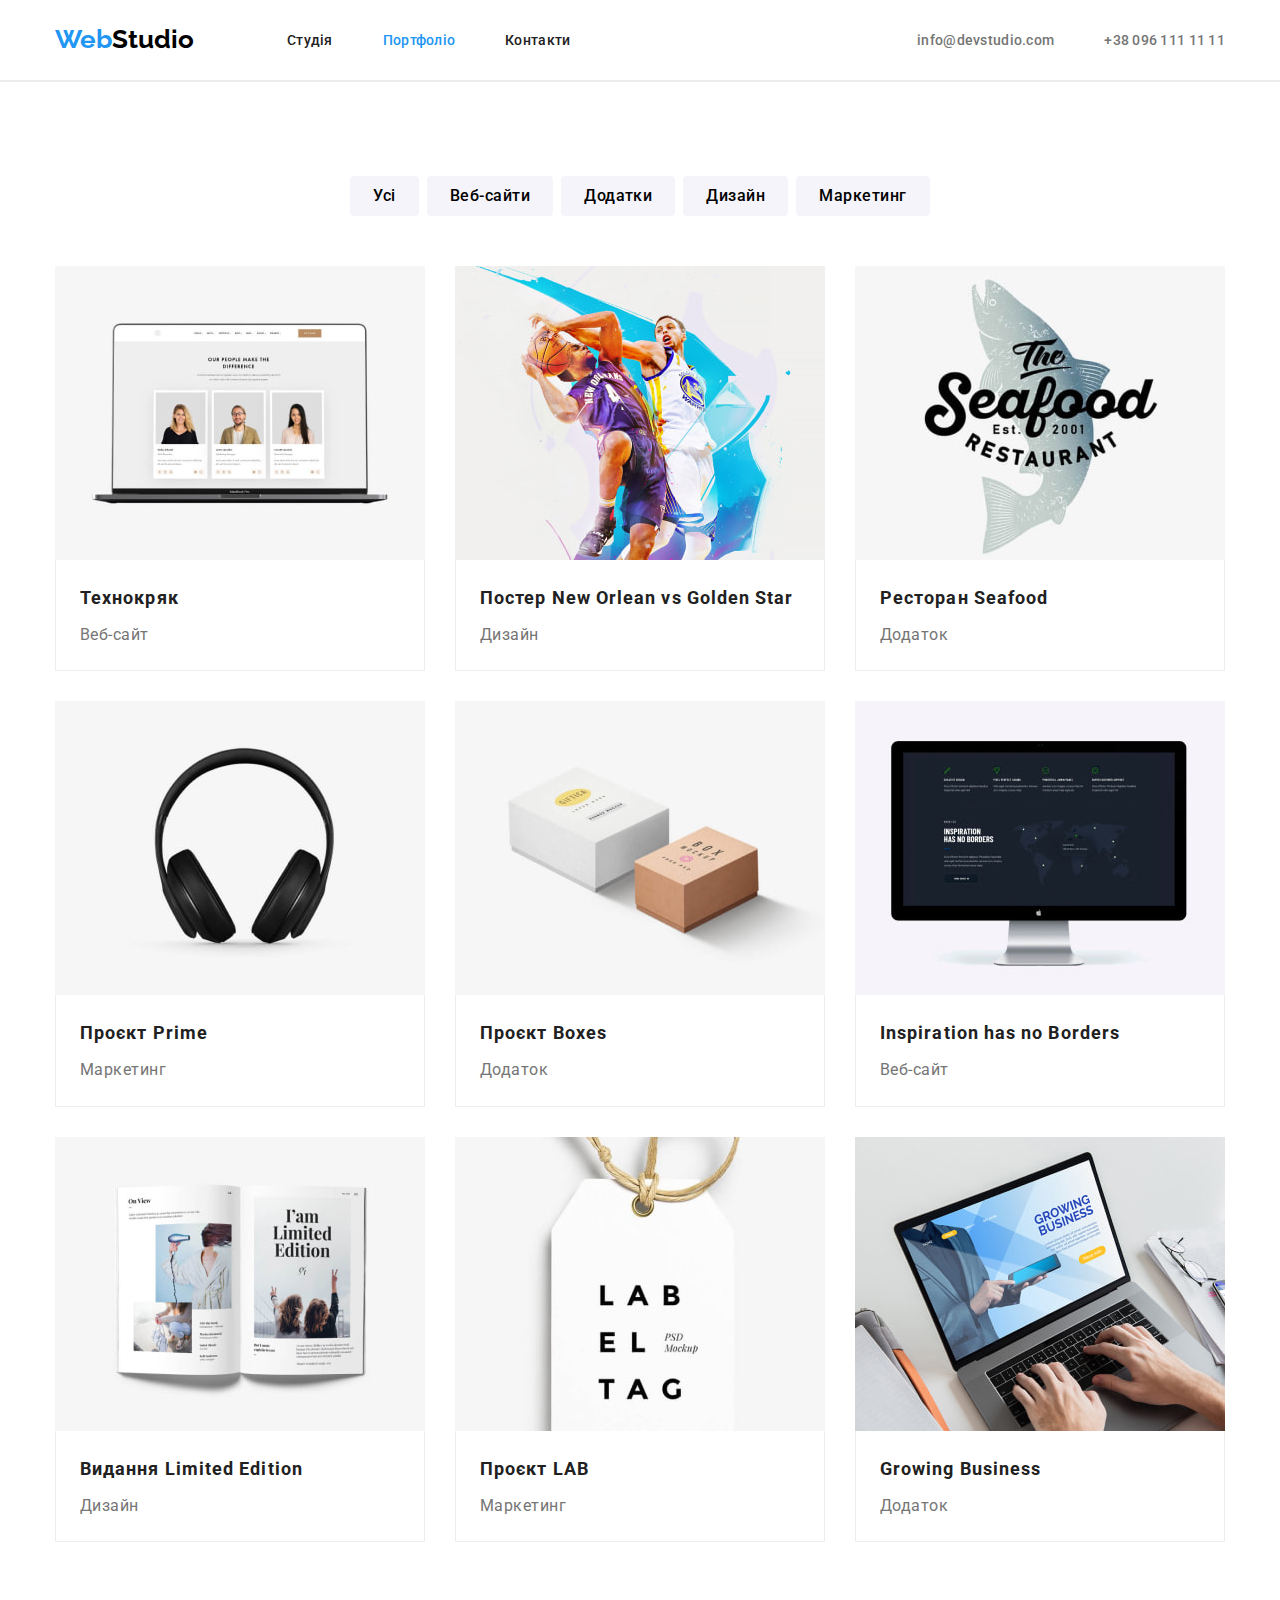
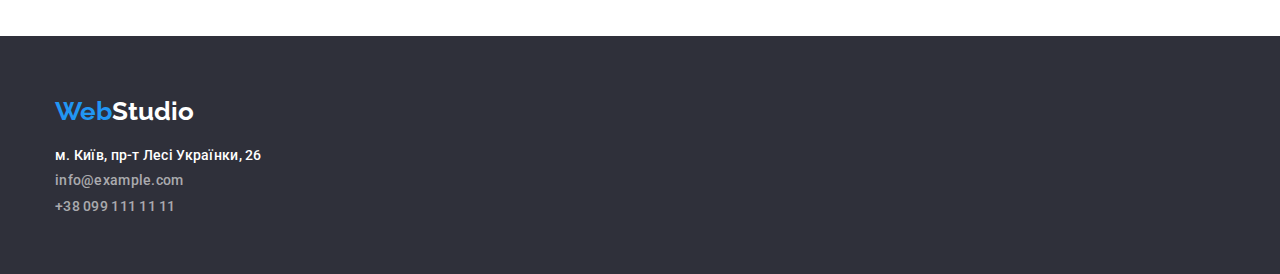
==== commit 84ed6069: "Готове дз 3" ====
--- a/portfolio.html
+++ b/portfolio.html
@@ -5,6 +5,8 @@
     <meta http-equiv="X-UA-Compatible" content="IE=edge" />
     <meta name="viewport" content="width=device-width, initial-scale=1.0" />
     <title>Портфоліо</title>
+    <link rel="preconnect" href="https://fonts.googleapis.com" />
+    <link rel="preconnect" href="https://fonts.gstatic.com" crossorigin />
     <link
       href="https://fonts.googleapis.com/css2?family=Raleway:wght@700&family=Roboto:wght@400;500;700;900&display=swap"
       rel="stylesheet"
@@ -26,22 +28,26 @@
             <a class="logo" href="./index.html"><span class="blue">Web</span>Studio</a>
 
             <!-- НАВІГАЦІЙНИЙ СПИСОК -->
-            <ul class="nav-list">
-              <li class="nav-item"><a class="nav-link" href="./index.html">Студія</a></li>
+            <ul class="nav-list list">
               <li class="nav-item">
-                <a class="nav-link current" href="">Портфоліо</a>
+                <a class="nav-link link-padding" href="./index.html">Студія</a>
               </li>
-              <li class="nav-item"><a class="nav-link" href="">Контакти</a></li>
+              <li class="nav-item">
+                <a class="nav-link link-padding current" href="">Портфоліо</a>
+              </li>
+              <li class="nav-item"><a class="nav-link link-padding" href="">Контакти</a></li>
             </ul>
           </nav>
 
           <!-- ПОСИЛАННЯ АУТЕНТИФІКАЦІЇ -->
-          <ul class="auth-list">
+          <ul class="auth-list list">
             <li class="auth-item">
-              <a class="auth-link" href="mailto:info@devstudio.com">info@devstudio.com</a>
+              <a class="auth-link link-padding" href="mailto:info@devstudio.com"
+                >info@devstudio.com</a
+              >
             </li>
             <li class="auth-item">
-              <a class="auth-link" href="tel:+380961111111">+38 096 111 11 11</a>
+              <a class="auth-link link-padding" href="tel:+380961111111">+38 096 111 11 11</a>
             </li>
           </ul>
         </div>
@@ -54,7 +60,7 @@
         <div class="container">
           <!-- ФІЛЬТР -->
           <h1 class="section-title visually-hidden">Приклади наших проектів</h1>
-          <ul class="filter-list">
+          <ul class="filter-list list">
             <li class="filter-item"><button class="filter-btn" type="button">Усі</button></li>
             <li class="filter-item"><button class="filter-btn" type="button">Веб-сайти</button></li>
             <li class="filter-item"><button class="filter-btn" type="button">Додатки</button></li>
@@ -63,7 +69,7 @@
           </ul>
 
           <!-- PROJECTS -->
-          <ul class="projects-list">
+          <ul class="projects-list list">
             <li class="projects-item">
               <a class="projects-link" href="">
                 <img
@@ -209,7 +215,7 @@
       <div class="container">
         <a class="logo color-white margin-logo" href=""><span class="blue">Web</span>Studio</a>
         <address class="footer-address">
-          <ul class="nav-list list-block">
+          <ul class="nav-list list list-block">
             <li class="nav-item">
               <a
                 class="nav-link color-white"
--- a/css/style.css
+++ b/css/style.css
@@ -1,17 +1,22 @@
 :root {
+  /* text colors */
   --main-color: #212121;
   --secondary-color: #757575;
   --active-color: #2196f3;
   --white-color: #ffffff;
-  --link-color-rgba: rgba(255, 255, 255, 0.6);
+  --link-color-rgba-60: rgba(255, 255, 255, 0.6);
+  /* background color */
   --bg-dark: #2f303a;
   --bg-light: #f5f4fa;
   --border-color: #eeeeee;
   --header-line: #ececec;
+  /* fonts */
+  --main-font: 'Roboto', sans-serif;
+  --secondary-font: 'Raleway', sans-serif;
 }
 body {
   color: var(--main-color);
-  font-family: 'Roboto', sans-serif;
+  font-family: var(--main-font);
 }
 h1,
 h2,
@@ -54,8 +59,6 @@
   display: flex;
   justify-content: space-between;
   align-items: center;
-  padding-top: 24px;
-  padding-bottom: 25px;
 }
 .header-nav {
   display: flex;
@@ -74,12 +77,13 @@
 .blue {
   color: var(--active-color);
 }
+.list {
+  list-style: none;
+}
 .nav-list {
   display: flex;
 
   margin-left: 93px;
-
-  list-style: none;
 }
 .nav-item {
   margin-left: 50px;
@@ -88,6 +92,8 @@
   margin-left: 0;
 }
 .nav-link {
+  display: block;
+
   font-weight: 500;
   font-size: 14px;
   line-height: 1.15;
@@ -97,6 +103,9 @@
 
   text-decoration: none;
 }
+.link-padding {
+  padding: 32px 0;
+}
 .nav-list .nav-link.current {
   color: var(--active-color);
 }
@@ -107,8 +116,6 @@
 .auth-list {
   display: flex;
   align-items: center;
-
-  list-style: none;
 }
 .auth-item {
 }
@@ -136,7 +143,10 @@
 /* ГЕРОЙ */
 .hero {
   background-color: var(--bg-dark);
-  text-align: center;
+
+  text-align: center;
+
+  padding: 200px 0;
 }
 .hero-title {
   font-weight: 900;
@@ -147,6 +157,8 @@
   text-transform: uppercase;
 
   color: var(--white-color);
+
+  margin-bottom: 30px;
 }
 .hero-button {
   font-family: inherit;
@@ -178,11 +190,14 @@
   line-height: 1.16;
   text-align: center;
   letter-spacing: 0.03em;
+
+  margin-bottom: 50px;
 }
 /* ////яке повторюється */
 
 .pros-list {
-  list-style: none;
+  display: flex;
+  justify-content: space-between;
 }
 .pros-item {
 }
@@ -192,6 +207,8 @@
   line-height: 1.14;
   letter-spacing: 0.03em;
   text-transform: uppercase;
+
+  margin-bottom: 10px;
 }
 .pros-text {
   font-size: 14px;
@@ -204,7 +221,8 @@
 
 /* ЧИМ ЗАЙМАЄМОСЬ */
 .work-list {
-  list-style: none;
+  display: flex;
+  justify-content: space-between;
 }
 .work-item {
 }
@@ -216,24 +234,39 @@
   background-color: var(--bg-light);
 }
 .team-list {
-  list-style: none;
+  display: flex;
+  justify-content: space-between;
 }
 .team-item {
+  background-color: var(--white-color);
+
+  box-shadow: 0px 1px 3px rgba(0, 0, 0, 0.12), 0px 1px 1px rgba(0, 0, 0, 0.14),
+    0px 2px 1px rgba(0, 0, 0, 0.2);
+  border-radius: 0px 0px 4px 4px;
 }
 .team-img {
+  margin-bottom: 30px;
 }
 .team-title {
   font-weight: 500;
   font-size: 16px;
   line-height: 1.18;
   letter-spacing: 0.03em;
+
+  text-align: center;
+
+  margin-bottom: 10px;
 }
 .team-text {
   font-size: 16px;
   line-height: 1.18;
   letter-spacing: 0.03em;
 
+  text-align: center;
+
   color: var(--secondary-color);
+
+  margin-bottom: 30px;
 }
 
 /* FOOTER */
@@ -246,7 +279,7 @@
   color: var(--white-color);
 }
 .color-rgba {
-  color: var(--link-color-rgba);
+  color: var(--link-color-rgba-60);
 }
 .footer-address {
   font-style: normal;
@@ -276,8 +309,6 @@
   display: flex;
   justify-content: center;
   margin-bottom: 50px;
-
-  list-style: none;
 }
 .filter-item {
   display: inline-block;
@@ -314,8 +345,6 @@
 .projects-list {
   display: flex;
   flex-wrap: wrap;
-
-  list-style: none;
 }
 .projects-item {
   width: calc((100% - 60px) / 3);
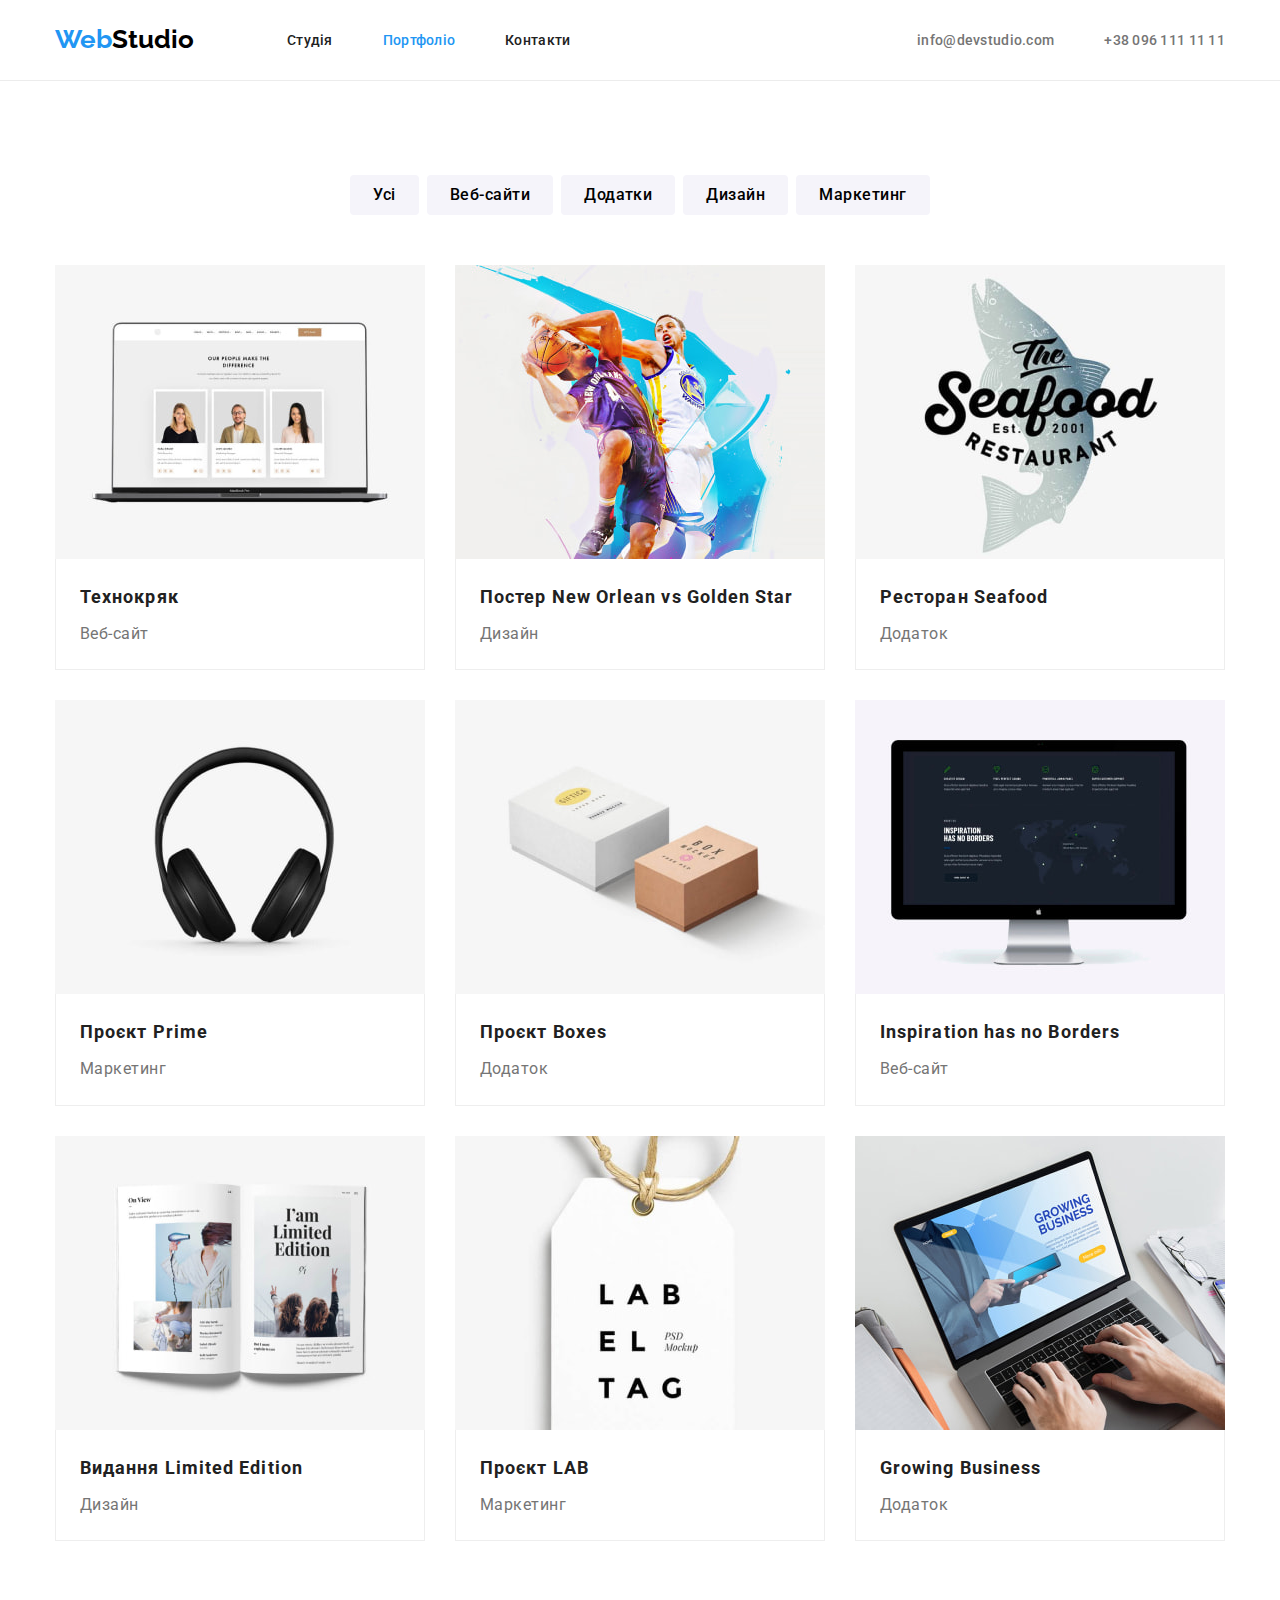
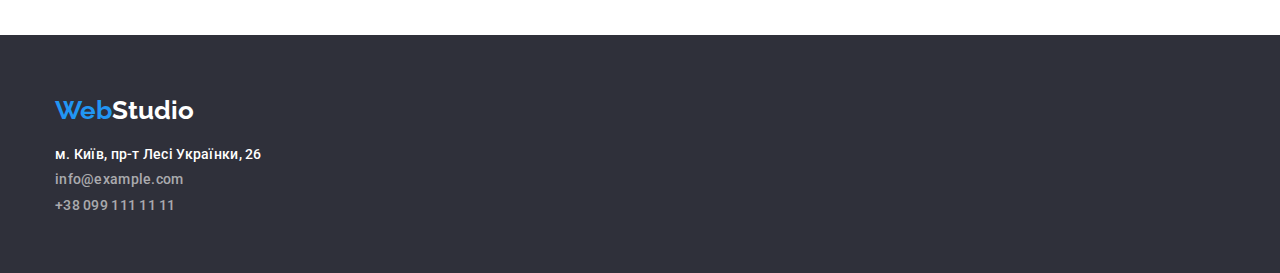
==== commit 2b343658: "виправив дз" ====
--- a/portfolio.html
+++ b/portfolio.html
@@ -52,7 +52,6 @@
           </ul>
         </div>
       </div>
-      <div class="header-line"></div>
     </header>
     <!-- HEADER END -->
     <main>
--- a/css/style.css
+++ b/css/style.css
@@ -48,6 +48,7 @@
 
 /* HEADER */
 .header {
+  border-bottom: 1px solid var(--header-line);
 }
 /* КОНТЕЙНЕР  */
 .container {
@@ -136,9 +137,6 @@
 .auth-link:focus {
   color: var(--active-color);
 }
-.header-line {
-  border: 1px solid var(--header-line);
-}
 
 /* ГЕРОЙ */
 .hero {
@@ -184,6 +182,9 @@
 .section {
   padding: 94px 0;
 }
+.section-padding {
+  padding-top: 0;
+}
 .section-title {
   font-weight: 700;
   font-size: 36px;
@@ -380,9 +381,8 @@
   line-height: 2;
   letter-spacing: 0.06em;
 
-  padding-top: 20px;
-  padding-bottom: 4px;
-  padding-left: 24px;
+  padding: 20px 0 0 24px;
+  margin-bottom: 4px;
 }
 .projects-text {
   font-weight: 400;
@@ -391,7 +391,7 @@
   letter-spacing: 0.03em;
 
   padding-left: 24px;
-  padding-bottom: 20px;
+  margin-bottom: 20px;
 
   color: var(--secondary-color);
 }
